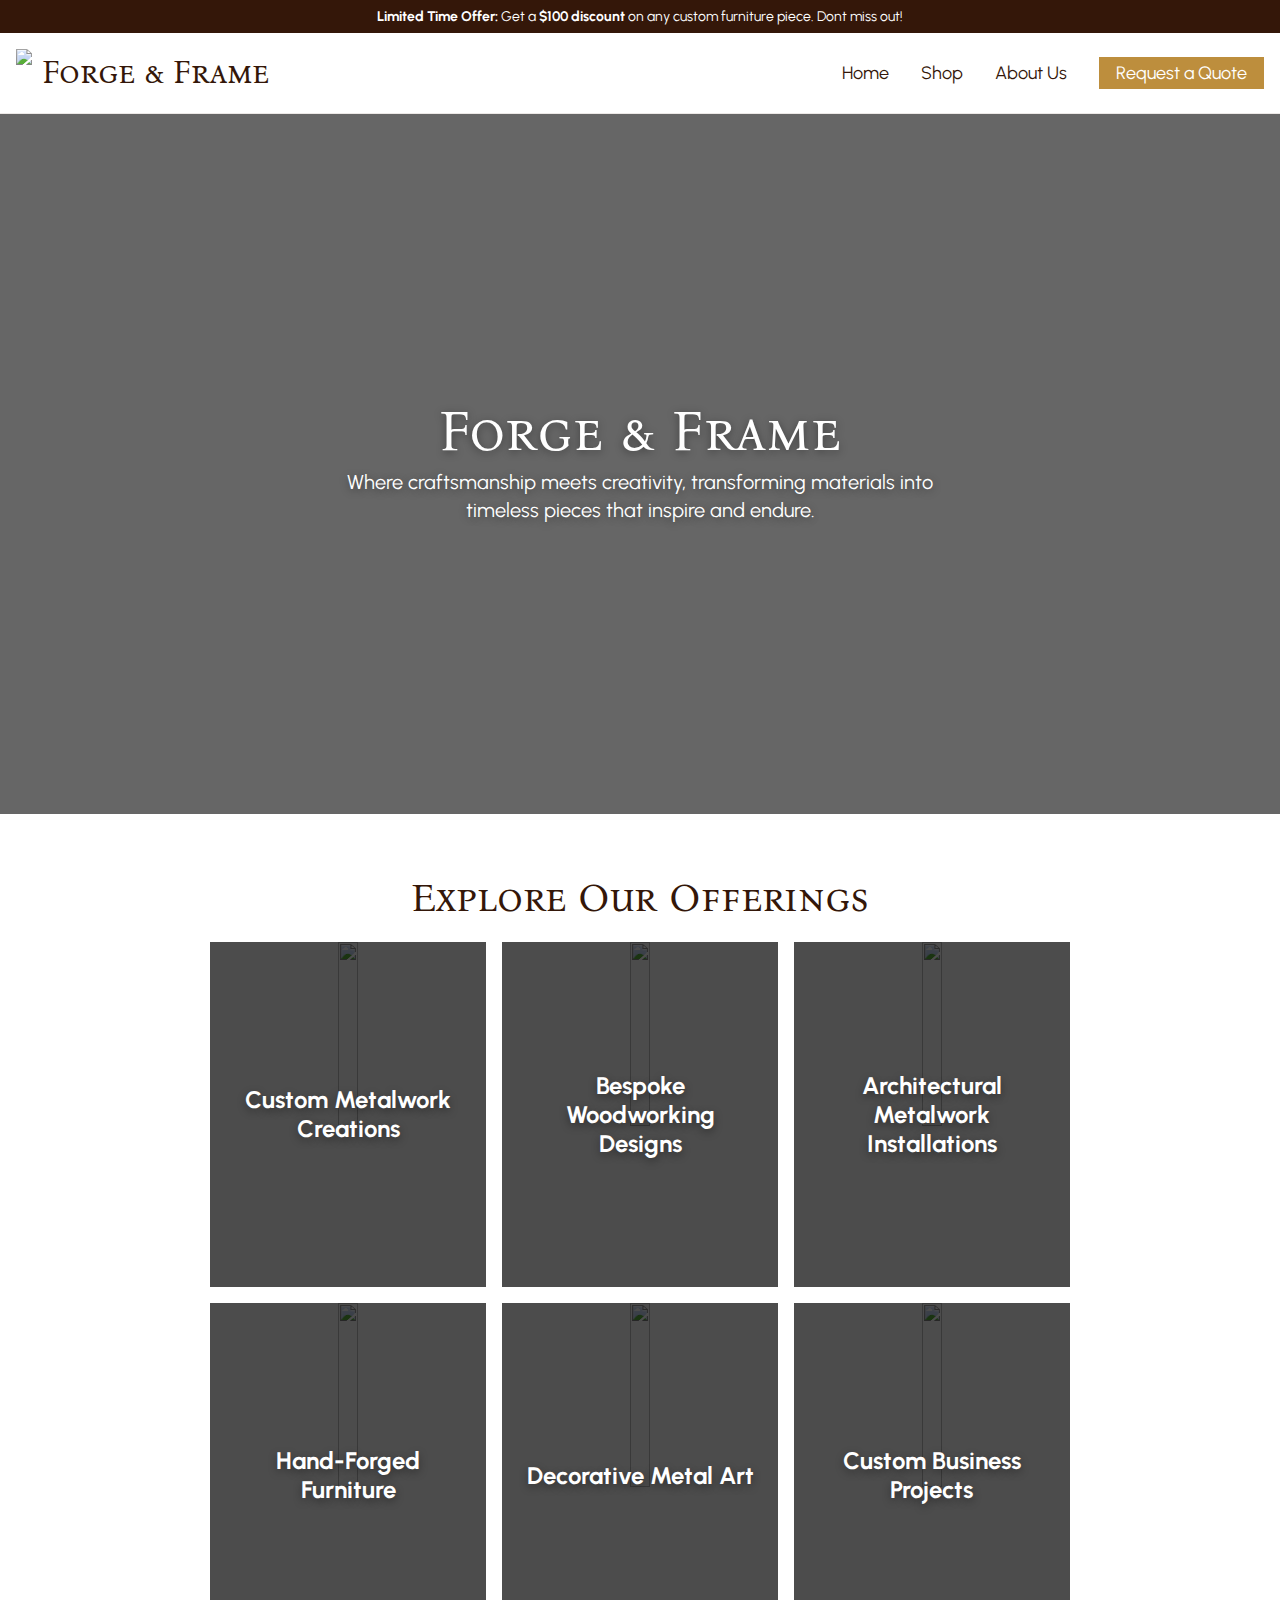
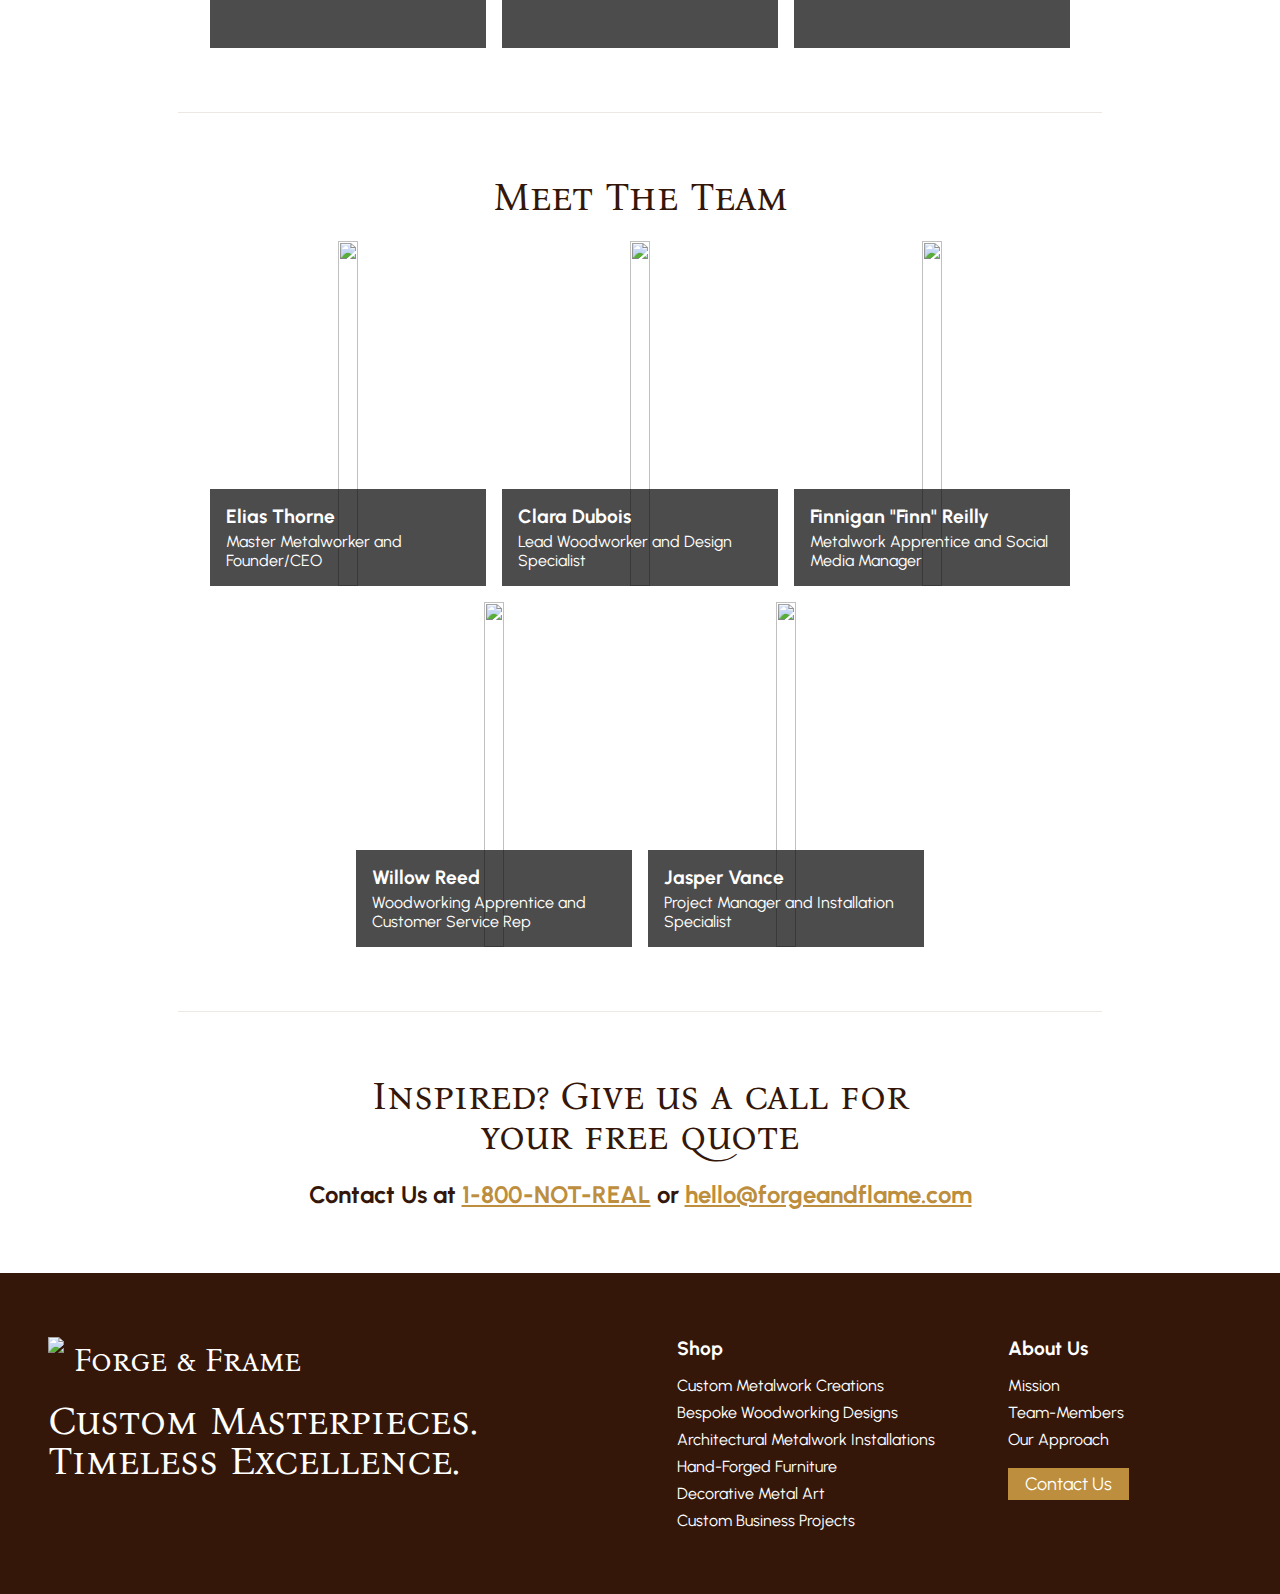
==== Projects/Forge-and-frame/index.html @ edffa0b5 "Add Projects to repository and create iframe pop up to display project" ====
<!DOCTYPE html>
<html>

<head>
    <title>Forge &#38; Frame</title>
    <meta name="viewport" content="width=device-width, initial-scale=1" />
    <link href="styles.css" rel="stylesheet" type="text/css" />
    <link rel="preconnect" href="https://fonts.googleapis.com" />
    <link rel="preconnect" href="https://fonts.gstatic.com" crossorigin>
    <link
        href="https://fonts.googleapis.com/css2?family=Bona+Nova+SC:ital,wght@0,400;0,700;1,400&family=Urbanist:ital,wght@0,100..900;1,100..900&display=swap"
        rel="stylesheet" />
</head>

<body>
    <header>
        <div id="announcement"><strong>Limited Time Offer:</strong> Get a <strong>$100 discount</strong> on any custom
            furniture piece. Dont miss out!
        </div>
        <div class="header-main">
            <div class="logo-wrapper">
                <img src="/Logo.png" />
                <p class="h2">Forge &#38; Frame</p>
            </div>
            <nav>
                <ul>
                    <li><a href="#">Home</a></li>
                    <li><a href="#">Shop</a></li>
                    <li><a href="#">About Us</a></li>
                </ul>
                <a href="#" class="button">Request a Quote</a>
            </nav>
        </div>
    </header>
    <main>
        <div class="hero">
            <div class="hero-txt">
                <h1>Forge &#38; Frame</h1>
                <p class="intro">Where craftsmanship meets creativity, transforming materials into timeless pieces that
                    inspire and endure.</p>
            </div>
        </div>
        <section>
            <h2>Explore Our Offerings</h2>
            <div class="flex-container">
                <figure class="feature-item">
                    <img src="/custom-metalwork-creations.jpg" />
                    <a href="#">
                        <h3>Custom Metalwork Creations</h3>
                    </a>
                </figure>
                <figure class="feature-item">
                    <img src="/bespoke-woodworking-designs.jpg" />
                    <a href="#">
                        <h3>Bespoke Woodworking Designs</h3>
                    </a>
                </figure>
                <figure class="feature-item">
                    <img src="/architectural-metalwork-installations.jpg" />
                    <a href="#">
                        <h3>Architectural Metalwork Installations</h3>
                    </a>
                </figure>
                <figure class="feature-item">
                    <img src="/hand-forged-furniture.jpg" />
                    <a href="#">
                        <h3>Hand-Forged Furniture</h3>
                    </a>
                </figure>
                <figure class="feature-item">
                    <img src="/decorative-metal-art.jpg" />
                    <a href="#">
                        <h3>Decorative Metal Art</h3>
                    </a>
                </figure>
                <figure class="feature-item">
                    <img src="/custom-business-projects.jpg" />
                    <a href="#">
                        <h3>Custom Business Projects</h3>
                    </a>
                </figure>
            </div>
        </section>
        <section>
            <h2>Meet The Team</h2>
            <div class="flex-container">
                <figure class="feature-item">
                    <img src="/Elias-Thorne.webp" />
                    <figcaption>
                        <h4>Elias Thorne</h4>
                        <p>Master Metalworker and Founder/CEO</p>
                    </figcaption>
                </figure>
                <figure class="feature-item">
                    <img src="/Clara-Dubois.webp" />
                    <figcaption>
                        <h4>Clara Dubois</h4>
                        <p>Lead Woodworker and Design Specialist</p>
                    </figcaption>
                </figure>
                <figure class="feature-item">
                    <img src="/Finnigan-Reilly.webp" />
                    <figcaption>
                        <h4>Finnigan "Finn" Reilly</h4>
                        <p>Metalwork Apprentice and Social Media Manager</p>
                    </figcaption>
                </figure>
                <figure class="feature-item">
                    <img src="/Willow-Reed.webp" />
                    <figcaption>
                        <h4>Willow Reed</h4>
                        <p>Woodworking Apprentice and Customer Service Rep</p>
                    </figcaption>
                </figure>
                <figure class="feature-item">
                    <img src="/Jasper-Vance.webp" />
                    <figcaption>
                        <h4>Jasper Vance</h4>
                        <p>Project Manager and Installation Specialist</p>
                    </figcaption>
                </figure>
            </div>
        </section>
        <section class="txt-center">
            <h2 class="row-min">Inspired? Give us a call for your free quote</h2>
            <h3>Contact Us at <a href="#">1-800-NOT-REAL</a> or <a href="#">hello@forgeandflame.com</a></h3>
        </section>
    </main>
    <footer>
        <div class="footer-grid">
            <div id="tagline">
                <div class="logo-wrapper">
                    <img src="/Logo.png" />
                    <p class="h2">Forge &#38; Frame</p>
                </div>
                <h2>Custom Masterpieces.<br />
                    Timeless Excellence.</h2>
            </div>
            <div>
                <nav id="footer-nav-shop">
                    <h4>Shop</h4>
                    <ul>
                        <li><a href="#">Custom Metalwork Creations</a></li>
                        <li><a href="#">Bespoke Woodworking Designs</a></li>
                        <li><a href="#">Architectural Metalwork Installations</a></li>
                        <li><a href="#">Hand-Forged Furniture</a></li>
                        <li><a href="#">Decorative Metal Art</a></li>
                        <li><a href="#">Custom Business Projects</a></li>
                    </ul>
                </nav>
            </div>
            <div>
                <nav id="footer-nav-about">
                    <h4>About Us</h4>
                    <ul>
                        <li><a href="#">Mission</a></li>
                        <li><a href="#">Team-Members</a></li>
                        <li><a href="#">Our Approach</a></li>
                    </ul>
                </nav>
                <a href="#" class="button">Contact Us</a>
            </div>
        </div>
    </footer>
</body>

</html>
---- Projects/Forge-and-frame/styles.css ----
* {
    box-sizing: border-box;
    margin: 0;
    padding: 0;
  }
  
  html {
    --clr-primary: hsl(20, 70%, 12%); /* dark brown #341709 */
    --clr-secondary: hsl(38, 51%, 49%); /* gold #be8e3e */
    --off-white: #fcf6f4;
    --dark-grey: #2c2928;
    --grey: #837a76;
    --light-grey: #ece8e6;
    --font-title: "Bona Nova SC", serif;
    --font-body: "Urbanist", sans-serif;
    font-size: 16px;
    font-family: var(--font-body);
    color: var(--clr-primary);
  }
  
  h1, h2, .h2 {
    font-family: var(--font-title);
    font-weight: 400;
    line-height: 1;
  }
  
  h3, h4, h5, h6 {
    font-weight: 700;
  }
  
  h1 {
    font-size: 3.5rem;
    margin-bottom: .5rem;
  }
  
  h2 {
    font-size: 2.5rem;
    text-align: center;
    margin-bottom: 1.5rem;
  }
  
  h3 {
    font-size: 1.5rem;
    margin-bottom: .25rem;
  }
  
  h4 {
    font-size: 1.2rem;
    margin-bottom: .25rem;
  }
  
  a {
    color: var(--clr-secondary);
    text-decoration: underline;
  }
  
  a:hover {
    text-decoration: none;
  }
  
  .txt-center {
    text-align: center;
  }
  
  .row-min {
    width: 100%;
    max-width: 600px;
    margin-inline: auto;
  }
  
  section {
    padding: 4rem 2.5%;
    max-width: calc(860px + 5%);
    width: 100%;
    margin: auto;
  }
  
  section + section {
    border-top: 1px solid var(--light-grey);
  }
  
  .button {
    padding: .25rem 1rem;
    background-color: var(--clr-secondary);
    border: 1px solid var(--clr-secondary);
    color: white;
    transition: .3s ease-in-out;
    font-size: 1.125rem;
  }
  
  .button:hover {
    opacity: 1;
    text-decoration: none;
    color: var(--clr-secondary);
    background-color: transparent;
  }
  
  *:last-child {
    margin-bottom: 0;
  }
  
  nav ul {
    list-style-type: none;
  }
  
  /* Header Styles */
  
  #announcement {
    background-color: var(--clr-primary);
    color: white;
    text-align: center;
    padding: .5rem;
    font-size: 0.875rem;
    width: 100%;
  }
  
  .header-main {
    width: 100%;
    display: flex;
    padding: 1rem;
    border-bottom: 1px solid var(--light-grey);
    justify-content: space-between;
    white-space: nowrap;
  }
  
  .logo-wrapper {
    display: flex;
    align-content: center;
    gap: 10px;
  }
  
  .logo-wrapper img {
    height: 3rem;
  }
  
  .logo-wrapper p.h2 {
    font-size: 2rem;
    line-height: 3rem;
    vertical-align: middle;
  }
  
  header {
    position: relative;
  }
  
  header nav {
    font-size: 1.125rem;
    display: flex;
    align-items: center;
    gap: 2rem;
  }
  
  header nav ul {
    display: flex;
    gap: 2rem;
    align-items: center;
  }
  
  header nav a {
    color: var(--clr-primary);
    text-decoration: none;
  }
  
  header nav a:hover {
    text-decoration: underline;
  }
  
  /* Hero Styles */
  
  .hero {
    position: relative;
    height: calc(100vh - 81px - 33px - 3rem);
    min-height: 400px;
    max-height: 700px;
    text-align: center;
    display: grid;
    align-content: center;
    justify-content: center;
    background-image: url("/hero.webp");
    background-size: cover;
    background-position: 50% 25%;
    color: white;
  }
  
  .hero::before {
    content: "";
    display: block;
    position: absolute;
    z-index: 5;
    top: 0;
    left: 0;
    width: 100%;
    height: 100%;
    background-color: black;
    opacity: 0.6;
  }
  
  .hero-txt {
    position: relative;
    z-index: 10;
    text-shadow: 0px 2px .5rem rgba(0,0,0,0.4);
    padding-inline: 1rem;
  }
  
  p.intro {
    font-size: 1.25rem;
    width: 100%;
    max-width: 600px;
    margin: auto;
    line-height: 1.4;
  }
  
  /* Featured Styles */
  
  .flex-container {
    display: flex;
    flex-wrap: wrap;
    gap: 1rem;
    width: 100%;
    justify-content: center;
  }
  
  .flex-container .feature-item {
    position: relative;
    width: calc(33.33% - (2rem / 3));
    color: white;
    display: grid;
    align-content: stretch;
    justify-content: center;
    aspect-ratio: 4 / 5;
  }
  
  .flex-container .feature-item img {
    position: relative;
    z-index: 0;
    width: 100%;
    height: 100%;
    object-fit: cover;
    object-position: center;
  }
  
  .flex-container .feature-item a {
    color: white;
  }
  
  .feature-item h3 {
    display: grid;
    position: absolute;
    z-index: 10;
    top: 0;
    right: 0;
    bottom: 0;
    left: 0;
    text-align: center;
    justify-content: center;
    align-items: center;
    padding: 1.5rem;
    background-color: rgba(0,0,0,0.7);
    text-shadow: 0px 3px 8px rgba(0,0,0,0.4);
    transition: all .3s ease-in-out;
  }
  
  .feature-item h3:hover {
    background-color: rgba(0,0,0,0);
    text-shadow: 0px 3px 8px rgba(0,0,0,0.8);
    opacity: 1;
    transition: all .5s ease-in-out;
  }
  
  .feature-item figcaption {
    position: absolute;
    z-index: 15;
    width: 100%;
    padding: 1rem;
    left: 0;
    bottom: 0;
    background-color: rgba(0,0,0,0.7);
  }
  
  /* Footer Styles */
  
  footer {
    width: 100%;
    background-color: var(--clr-primary);
    padding: 4rem 3rem;
    color: white;
    text-align: left;
  }
  
  .footer-grid {
    width: 100%;
    max-width: 1400px;
    margin: auto;
    display: grid;
    grid-template-columns: 2fr 1fr .75fr;
    gap: 2rem;
  }
  
  #tagline {
    white-space: nowrap;
  }
  
  footer h2 {
    text-align: left;
    margin-top: 1rem;
  }
  
  footer h4 {
    margin-bottom: 1rem;
  }
  
  footer nav {
    min-width: 170px;
  }
  
  footer nav a {
    color: white;
    text-decoration: none;
  }
  
  footer nav a:hover {
    text-decoration: underline;
  }
  
  footer ul li {
    margin-bottom: .5rem;
  }
  
  #footer-nav-about {
    margin-bottom: 1.5rem;
  }
  
  footer .button {
    text-decoration: none;
  }
  
  @media only screen and (max-width: 940px) {
  
    #tagline {
      grid-column: span 2;
    }
  
    .footer-grid {
      grid-template-columns: 1fr .75fr;
    }
  }
  
  @media only screen and (max-width: 750px) {
    .header-main, header nav {
      flex-direction: column;
    } 
      
    .header-main {
      gap: 2rem;
      align-items: center;
    }
  
    header::before {
      content: "";
      display: block;
      background-color: var(--light-grey);
      position: absolute;
      z-index: -1;
      bottom: 0;
      left: 0;
      right: 0;
      height: calc(2rem + 62px);
    }
  
    header nav {
      background-color: var(--light-grey);
      gap: 0.5rem;
    }
  
    .flex-container .feature-item {
      width: calc(50% - (1rem / 2));
    }
  }
  
  @media only screen and (max-width: 527px) {
  
    #tagline {
      grid-column: span 1;
    }
  
    .footer-grid {
      grid-template-columns: 1fr;
    }
  
    h2 {
      white-space: wrap;
    }
  }
  
  @media only screen and (max-width: 415px) {
    .flex-container .feature-item {
      width: 100%;
    }
    .logo-wrapper .h2 {
      display: none;
    }
  }
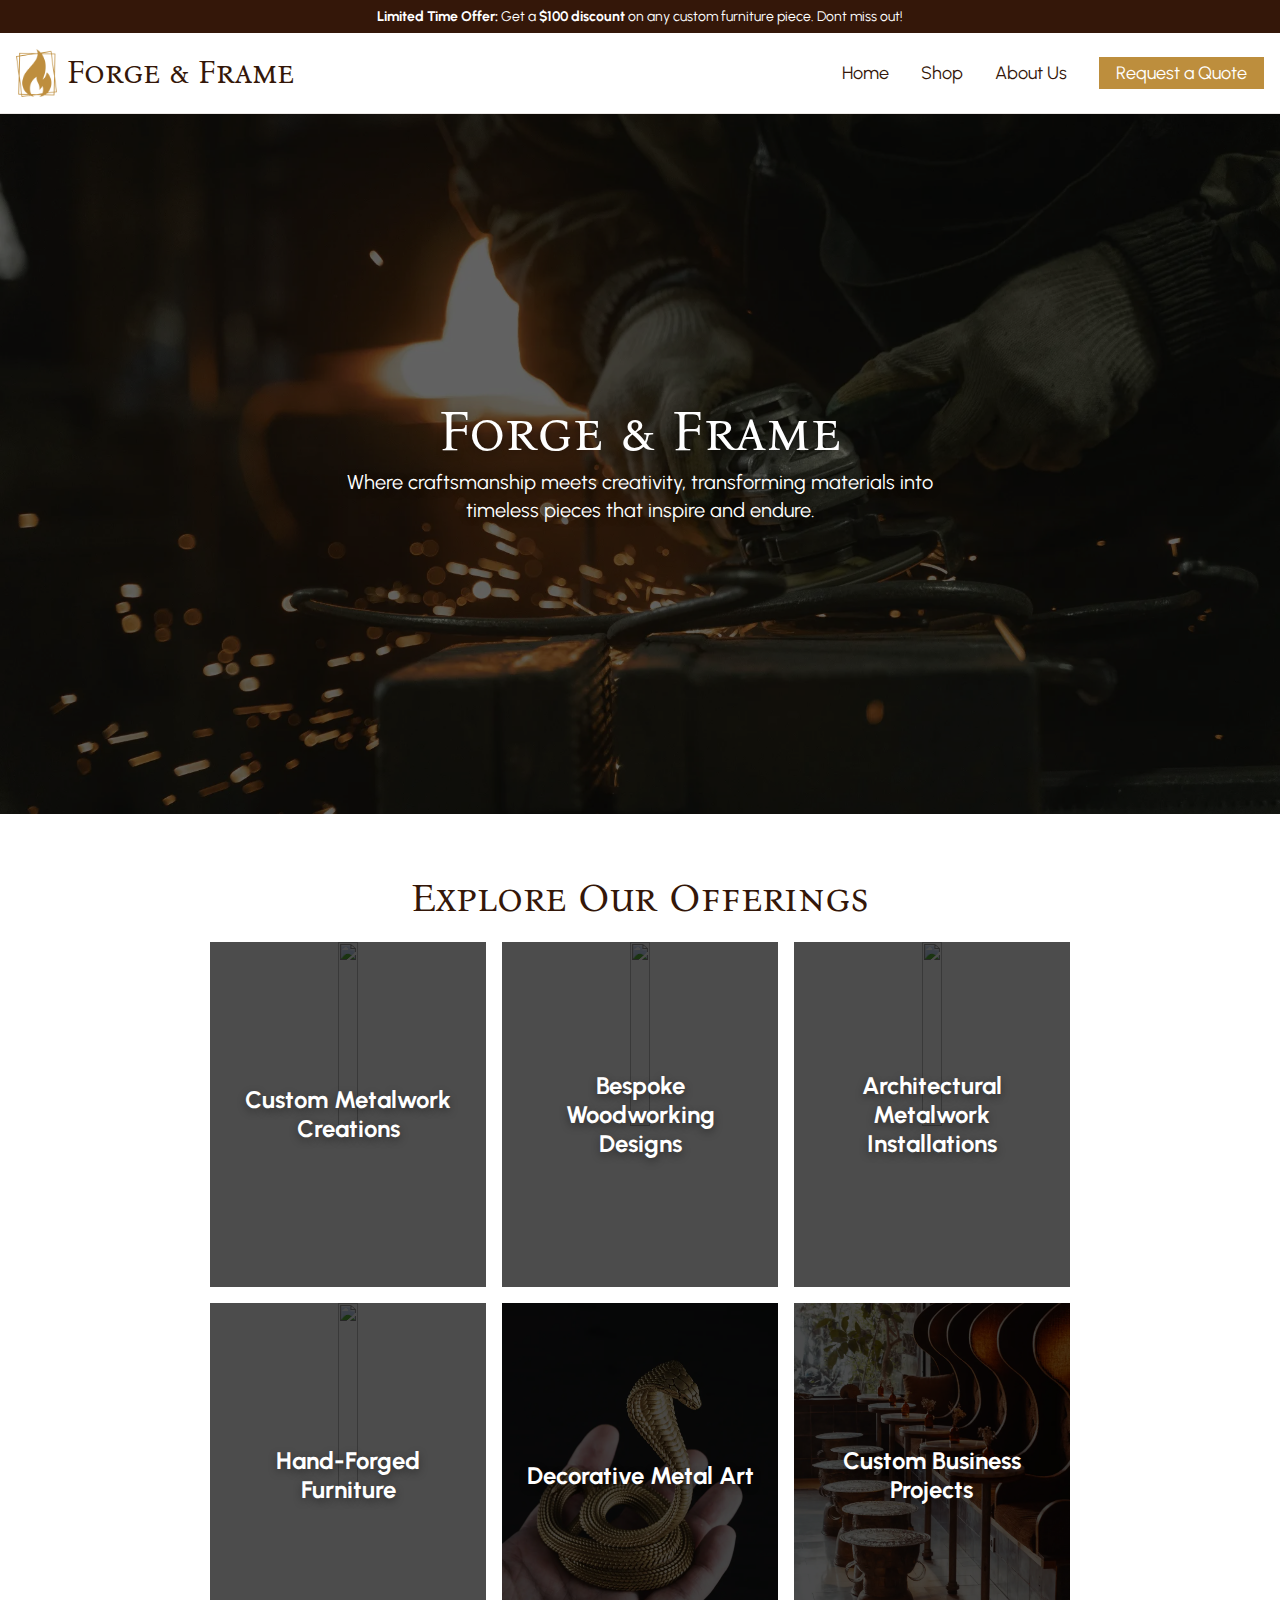
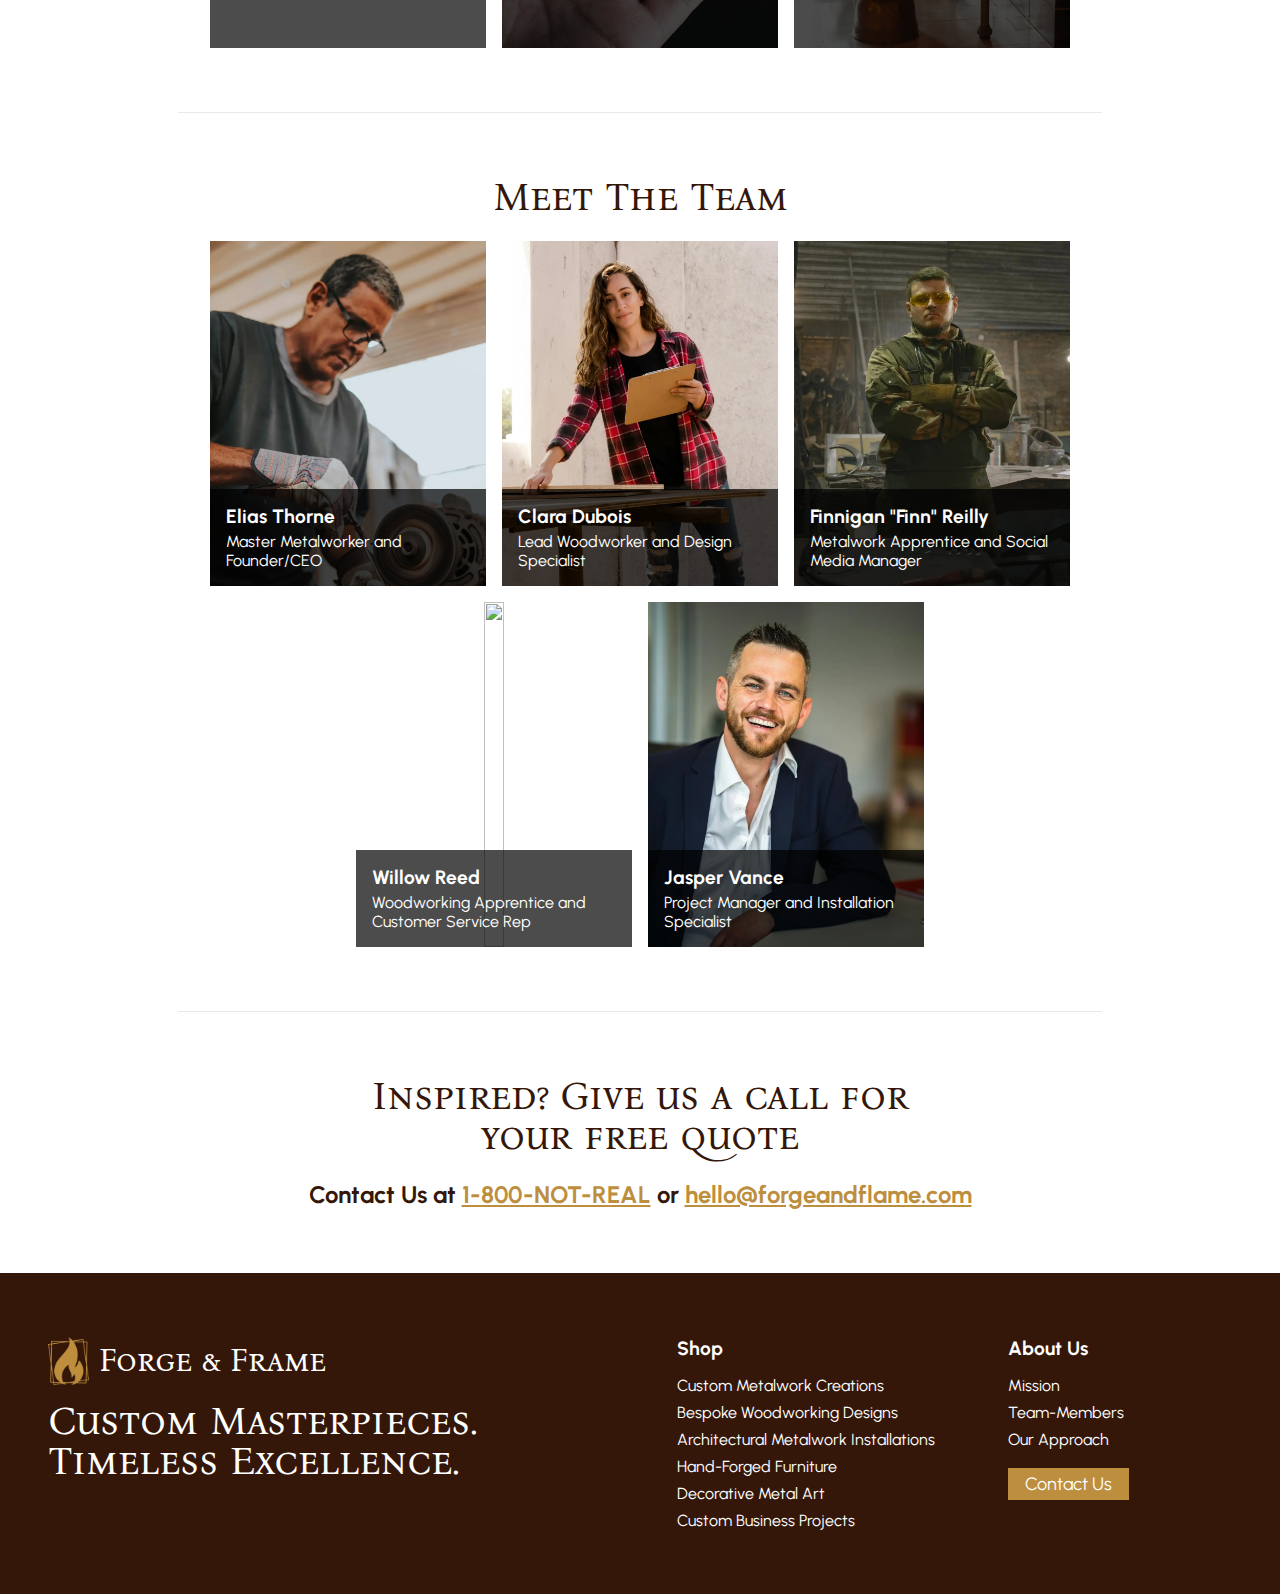
==== commit f4721c33: "add photos to forge and frame project" ====
--- a/Projects/Forge-and-frame/index.html
+++ b/Projects/Forge-and-frame/index.html
@@ -19,7 +19,7 @@
         </div>
         <div class="header-main">
             <div class="logo-wrapper">
-                <img src="/Logo.png" />
+                <img src="./images/logo.png" />
                 <p class="h2">Forge &#38; Frame</p>
             </div>
             <nav>
@@ -44,37 +44,37 @@
             <h2>Explore Our Offerings</h2>
             <div class="flex-container">
                 <figure class="feature-item">
-                    <img src="/custom-metalwork-creations.jpg" />
+                    <img src="/images/custom-metalwork-creations.webp" />
                     <a href="#">
                         <h3>Custom Metalwork Creations</h3>
                     </a>
                 </figure>
                 <figure class="feature-item">
-                    <img src="/bespoke-woodworking-designs.jpg" />
+                    <img src="/images/bespoke-woodworking-designs.webp" />
                     <a href="#">
                         <h3>Bespoke Woodworking Designs</h3>
                     </a>
                 </figure>
                 <figure class="feature-item">
-                    <img src="/architectural-metalwork-installations.jpg" />
+                    <img src="/images/architectural-metalwork-installations.webp" />
                     <a href="#">
                         <h3>Architectural Metalwork Installations</h3>
                     </a>
                 </figure>
                 <figure class="feature-item">
-                    <img src="/hand-forged-furniture.jpg" />
+                    <img src="/images/hand-forged-furniture.webp" />
                     <a href="#">
                         <h3>Hand-Forged Furniture</h3>
                     </a>
                 </figure>
                 <figure class="feature-item">
-                    <img src="/decorative-metal-art.jpg" />
+                    <img src="./images/decorative-metal-art.webp" />
                     <a href="#">
                         <h3>Decorative Metal Art</h3>
                     </a>
                 </figure>
                 <figure class="feature-item">
-                    <img src="/custom-business-projects.jpg" />
+                    <img src="./images/custom-business-projects.webp" />
                     <a href="#">
                         <h3>Custom Business Projects</h3>
                     </a>
@@ -85,35 +85,35 @@
             <h2>Meet The Team</h2>
             <div class="flex-container">
                 <figure class="feature-item">
-                    <img src="/Elias-Thorne.webp" />
+                    <img src="./images/Elias-Thorne.webp" />
                     <figcaption>
                         <h4>Elias Thorne</h4>
                         <p>Master Metalworker and Founder/CEO</p>
                     </figcaption>
                 </figure>
                 <figure class="feature-item">
-                    <img src="/Clara-Dubois.webp" />
+                    <img src="./images/Clara-Dubois.webp" />
                     <figcaption>
                         <h4>Clara Dubois</h4>
                         <p>Lead Woodworker and Design Specialist</p>
                     </figcaption>
                 </figure>
                 <figure class="feature-item">
-                    <img src="/Finnigan-Reilly.webp" />
+                    <img src="./images/Finnigan-Reilly.webp" />
                     <figcaption>
                         <h4>Finnigan "Finn" Reilly</h4>
                         <p>Metalwork Apprentice and Social Media Manager</p>
                     </figcaption>
                 </figure>
                 <figure class="feature-item">
-                    <img src="/Willow-Reed.webp" />
+                    <img src="/./images/Willow-Reed.webp" />
                     <figcaption>
                         <h4>Willow Reed</h4>
                         <p>Woodworking Apprentice and Customer Service Rep</p>
                     </figcaption>
                 </figure>
                 <figure class="feature-item">
-                    <img src="/Jasper-Vance.webp" />
+                    <img src="./images/Jasper-Vance.webp" />
                     <figcaption>
                         <h4>Jasper Vance</h4>
                         <p>Project Manager and Installation Specialist</p>
@@ -130,7 +130,7 @@
         <div class="footer-grid">
             <div id="tagline">
                 <div class="logo-wrapper">
-                    <img src="/Logo.png" />
+                    <img src="./images/logo.png" />
                     <p class="h2">Forge &#38; Frame</p>
                 </div>
                 <h2>Custom Masterpieces.<br />
--- a/Projects/Forge-and-frame/styles.css
+++ b/Projects/Forge-and-frame/styles.css
@@ -176,7 +176,7 @@
     display: grid;
     align-content: center;
     justify-content: center;
-    background-image: url("/hero.webp");
+    background-image: url("./images/hero.webp");
     background-size: cover;
     background-position: 50% 25%;
     color: white;
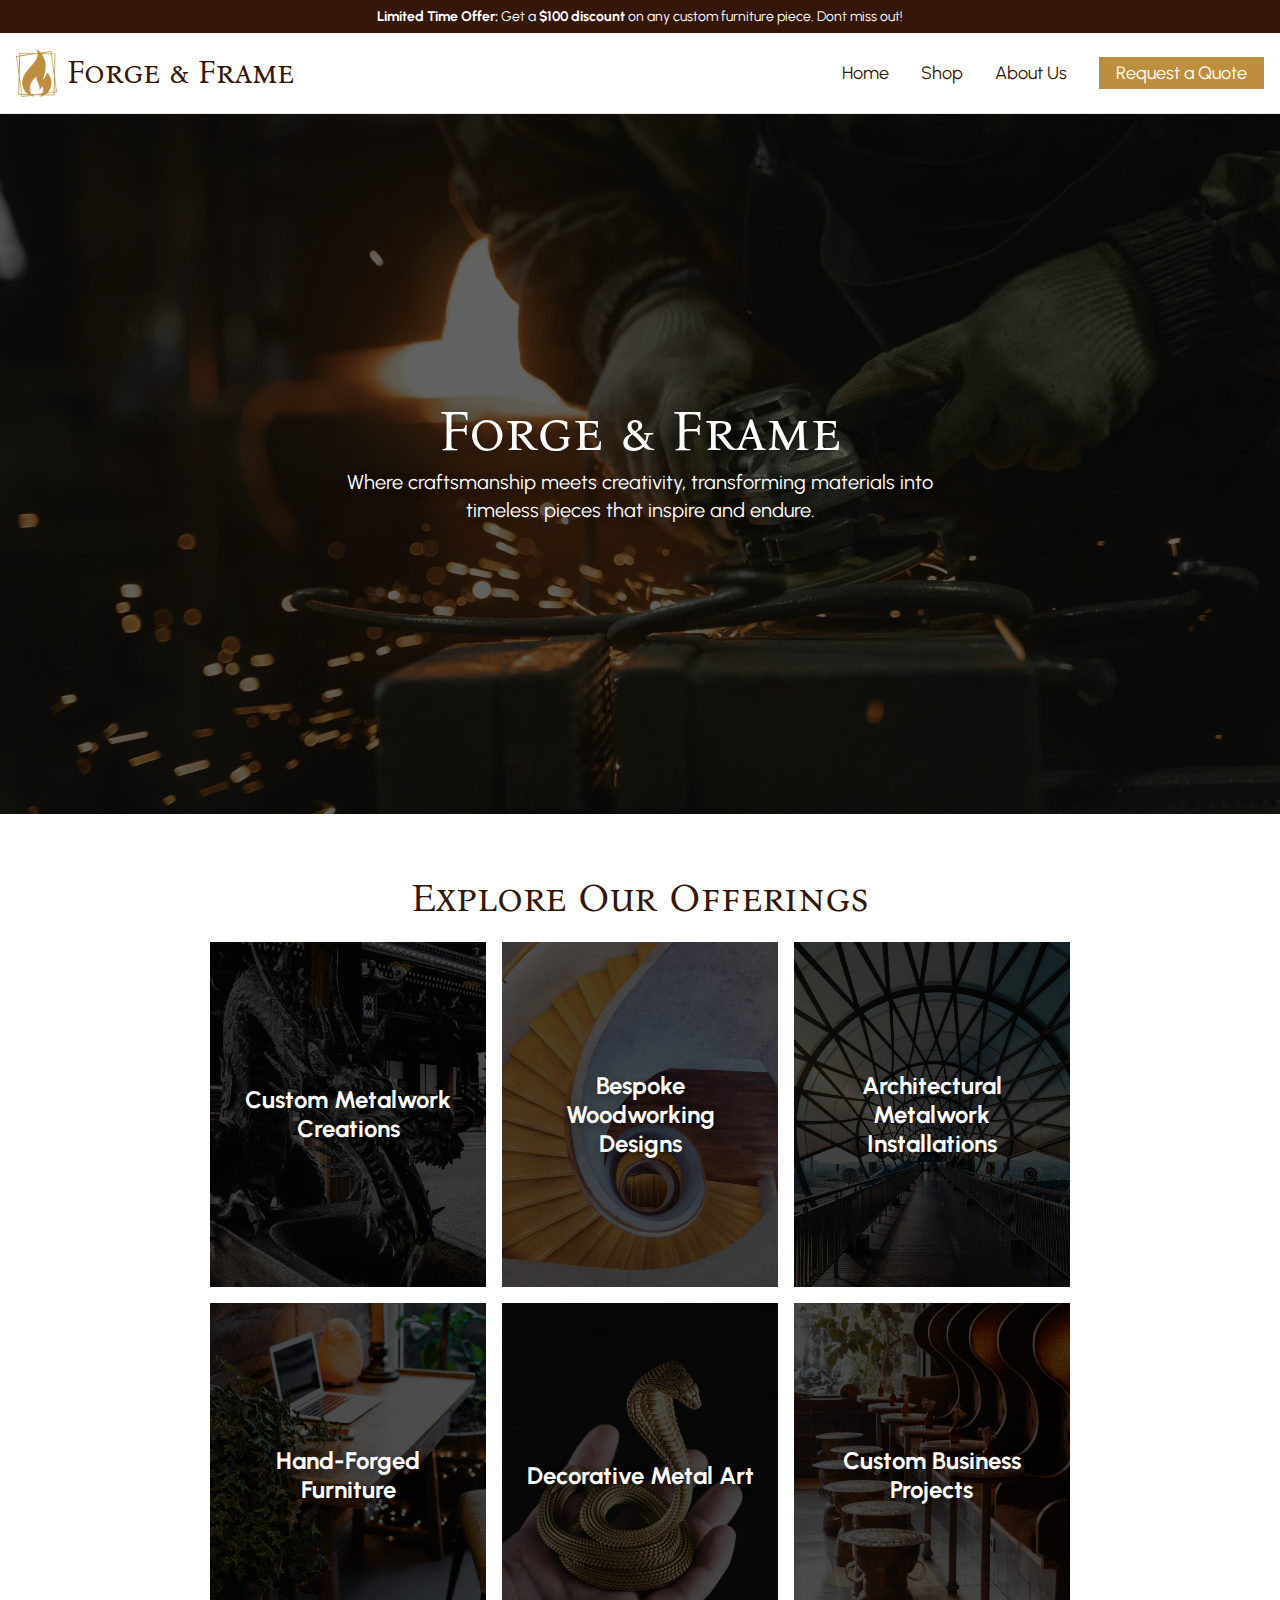
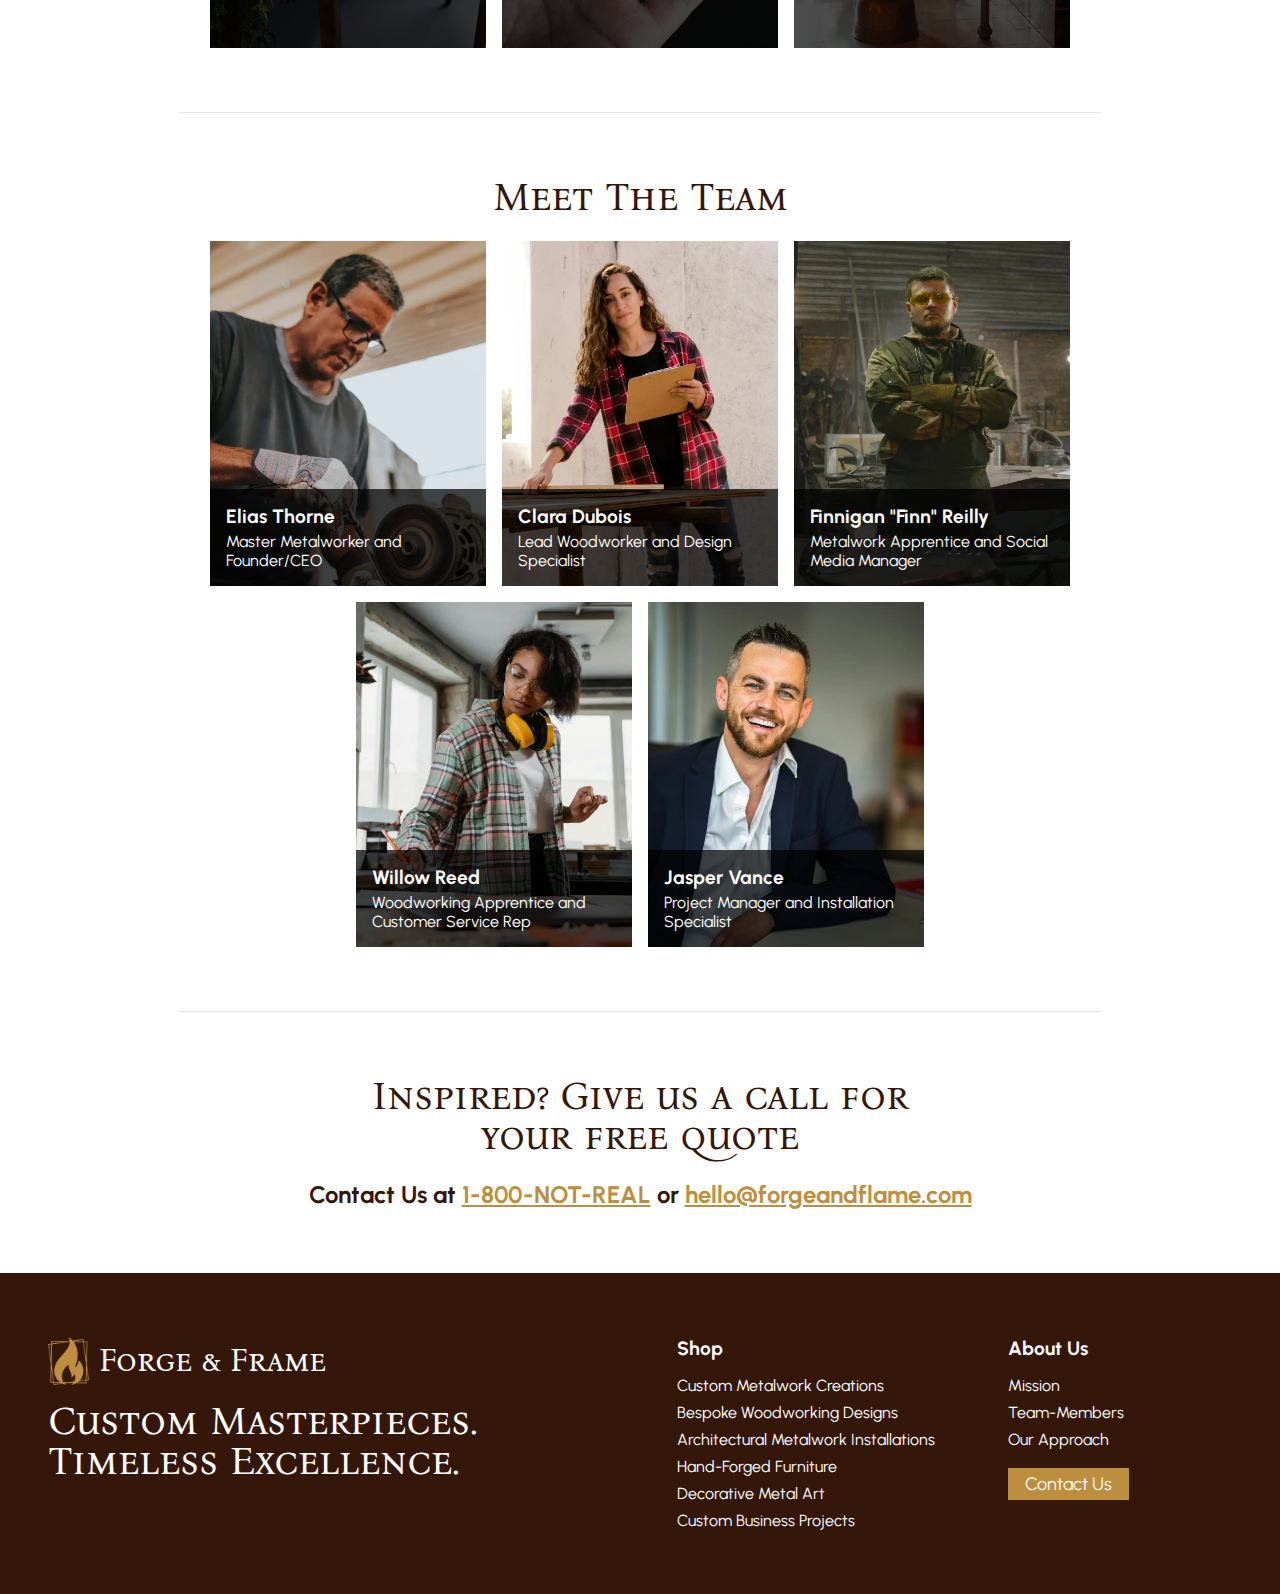
==== commit 045201e4: "fix photo relative links" ====
--- a/Projects/Forge-and-frame/index.html
+++ b/Projects/Forge-and-frame/index.html
@@ -44,25 +44,25 @@
             <h2>Explore Our Offerings</h2>
             <div class="flex-container">
                 <figure class="feature-item">
-                    <img src="/images/custom-metalwork-creations.webp" />
+                    <img src="./images/custom-metalwork-creations.webp" />
                     <a href="#">
                         <h3>Custom Metalwork Creations</h3>
                     </a>
                 </figure>
                 <figure class="feature-item">
-                    <img src="/images/bespoke-woodworking-designs.webp" />
+                    <img src="./images/bespoke-woodworking-designs.webp" />
                     <a href="#">
                         <h3>Bespoke Woodworking Designs</h3>
                     </a>
                 </figure>
                 <figure class="feature-item">
-                    <img src="/images/architectural-metalwork-installations.webp" />
+                    <img src="./images/architectural-metalwork-installations.webp" />
                     <a href="#">
                         <h3>Architectural Metalwork Installations</h3>
                     </a>
                 </figure>
                 <figure class="feature-item">
-                    <img src="/images/hand-forged-furniture.webp" />
+                    <img src="./images/hand-forged-furniture.webp" />
                     <a href="#">
                         <h3>Hand-Forged Furniture</h3>
                     </a>
@@ -106,7 +106,7 @@
                     </figcaption>
                 </figure>
                 <figure class="feature-item">
-                    <img src="/./images/Willow-Reed.webp" />
+                    <img src="./images/Willow-Reed.webp" />
                     <figcaption>
                         <h4>Willow Reed</h4>
                         <p>Woodworking Apprentice and Customer Service Rep</p>
